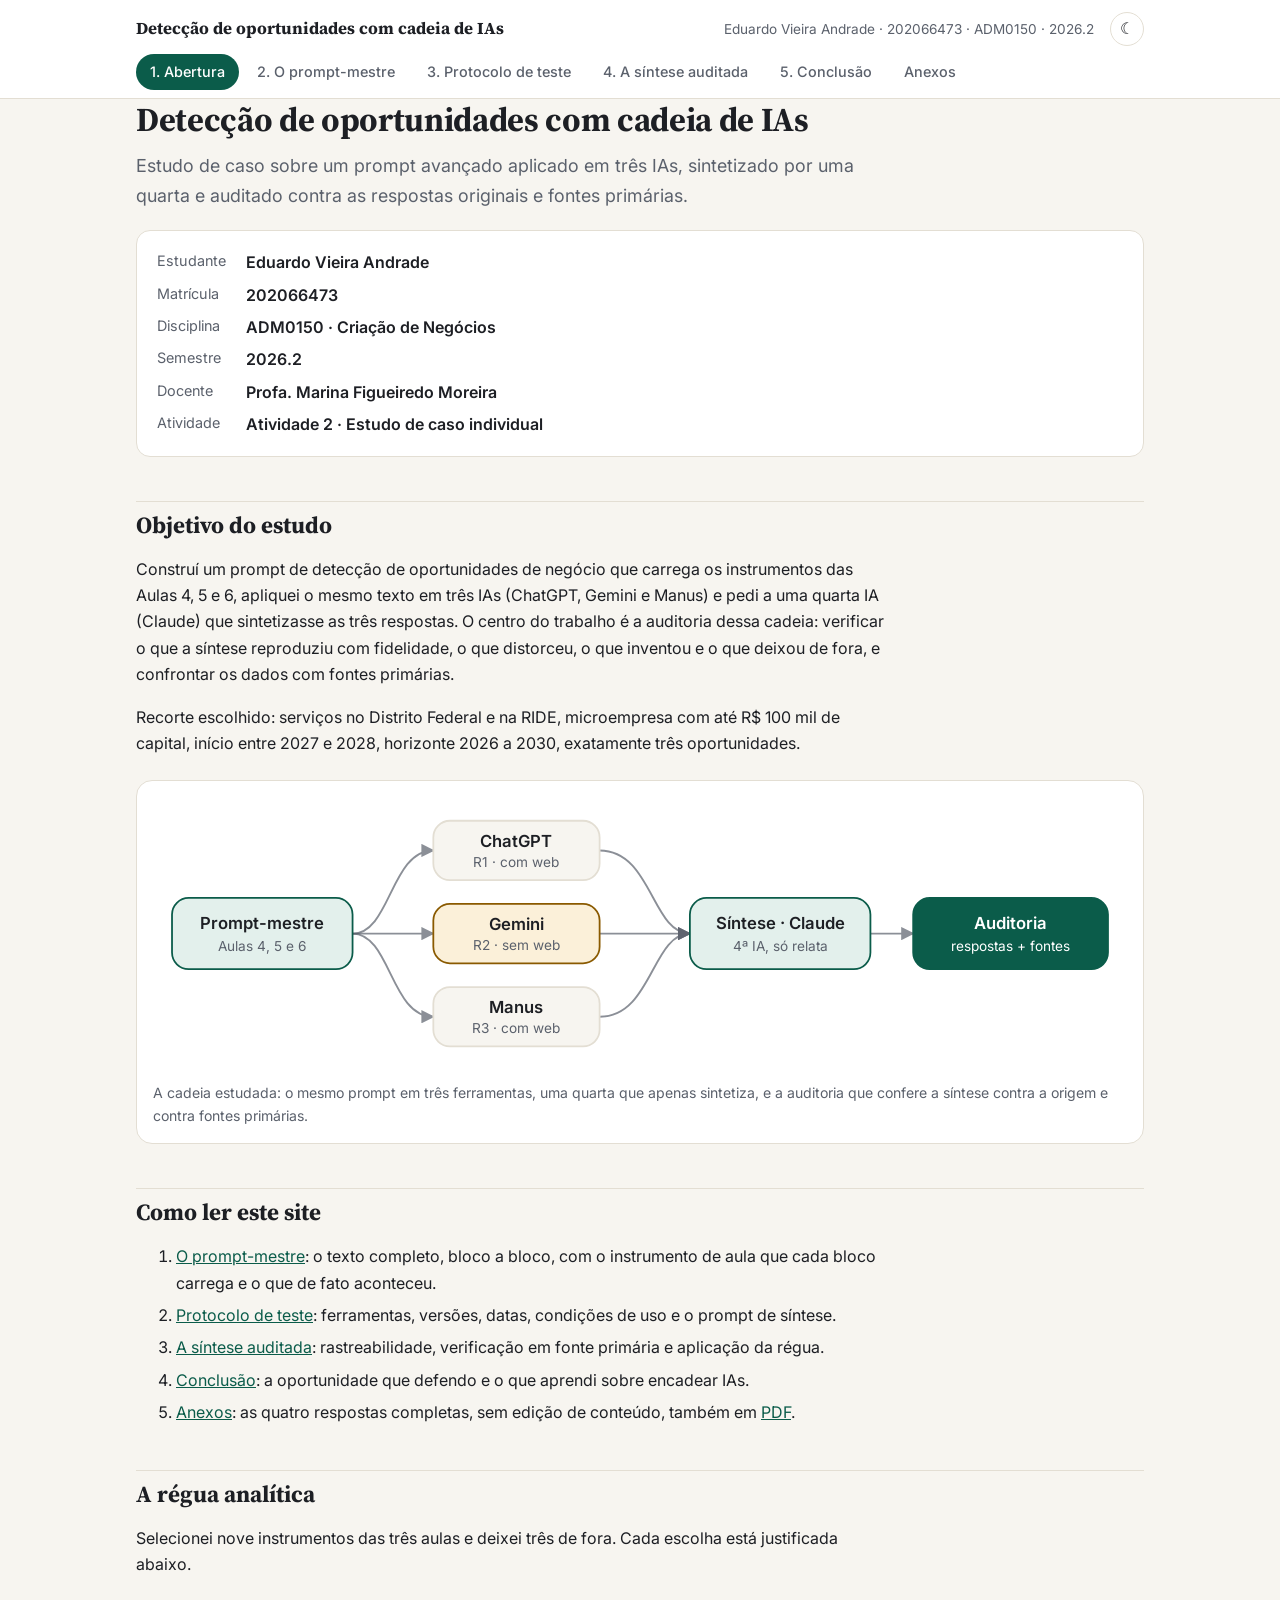
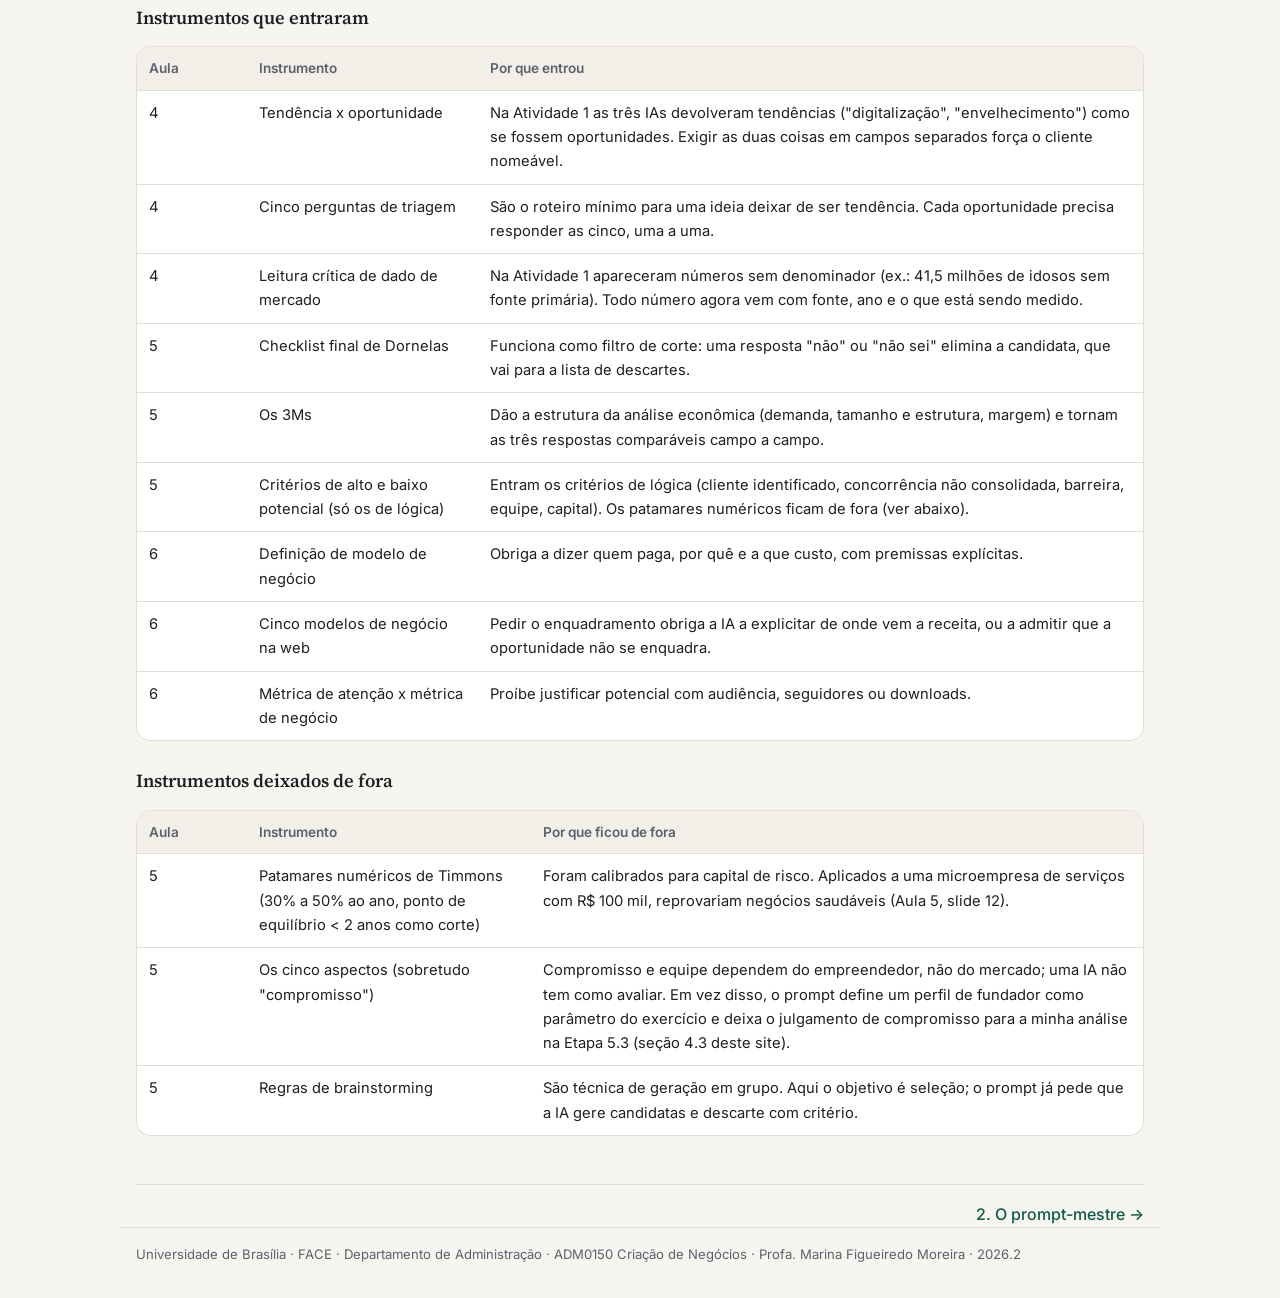
==== index.html @ ee8feb97 "Publica site da Atividade 2 ADM0150" ====
<!doctype html>
<html lang="pt-BR">
<head>
<meta charset="utf-8">
<meta name="viewport" content="width=device-width, initial-scale=1">
<title>Detecção de oportunidades com cadeia de IAs · Cadeia de IAs · ADM0150</title>
<link rel="preconnect" href="https://fonts.googleapis.com">
<link rel="preconnect" href="https://fonts.gstatic.com" crossorigin>
<link href="https://fonts.googleapis.com/css2?family=Source+Serif+4:opsz,wght@8..60,500;8..60,700&family=Inter:wght@400;500;600&family=JetBrains+Mono:wght@400&display=swap" rel="stylesheet">
<link rel="stylesheet" href="style.css">
<meta name="description" content="Estudo de caso da Atividade 2 de ADM0150 (UnB): prompt de detecção de oportunidades aplicado em três IAs, síntese por uma quarta IA e auditoria da cadeia.">
<meta name="theme-color" content="#0b5c4a">
<link rel="icon" href="data:image/svg+xml,%3Csvg xmlns='http://www.w3.org/2000/svg' viewBox='0 0 32 32'%3E%3Crect width='32' height='32' rx='8' fill='%230b5c4a'/%3E%3Ccircle cx='9' cy='11' r='3' fill='%23fff'/%3E%3Ccircle cx='9' cy='21' r='3' fill='%23fff'/%3E%3Ccircle cx='23' cy='16' r='4' fill='%23fff'/%3E%3Cpath d='M12 11l7 4M12 21l7-4' stroke='%23fff' stroke-width='2'/%3E%3C/svg%3E">
<script>try{var t=localStorage.getItem('tema');if(t)document.documentElement.setAttribute('data-theme',t)}catch(e){}</script>
<script src="script.js" defer></script>
</head>
<body>
<a class="skip" href="#conteudo">Pular para o conteúdo</a>
<div class="progress" aria-hidden="true"><span></span></div>
<header class="top">
  <div class="wrap top-inner">
    <a class="brand" href="index.html">Detecção de oportunidades com cadeia de IAs</a>
    <span class="who">Eduardo Vieira Andrade · 202066473 · ADM0150 · 2026.2</span>
    <button class="theme-toggle" type="button" aria-label="Mudar tema">☾</button>
  </div>
  <nav class="wrap nav" aria-label="Seções"><a href="index.html" aria-current="page">1. Abertura</a><a href="prompt.html">2. O prompt-mestre</a><a href="protocolo.html">3. Protocolo de teste</a><a href="auditoria.html">4. A síntese auditada</a><a href="conclusao.html">5. Conclusão</a><a href="anexos.html">Anexos</a></nav>
</header>
<main class="wrap" id="conteudo">
<h1>Detecção de oportunidades com cadeia de IAs</h1>
<p class="lead">Estudo de caso sobre um prompt avançado aplicado em três IAs, sintetizado por uma quarta e auditado contra as respostas originais e fontes primárias.</p>

<section class="card id">
<dl>
<dt>Estudante</dt><dd>Eduardo Vieira Andrade</dd>
<dt>Matrícula</dt><dd>202066473</dd>
<dt>Disciplina</dt><dd>ADM0150 · Criação de Negócios</dd>
<dt>Semestre</dt><dd>2026.2</dd>
<dt>Docente</dt><dd>Profa. Marina Figueiredo Moreira</dd>
<dt>Atividade</dt><dd>Atividade 2 · Estudo de caso individual</dd>
</dl>
</section>

<h2>Objetivo do estudo</h2>
<p>Construí um prompt de detecção de oportunidades de negócio que carrega os instrumentos das Aulas 4, 5 e 6, apliquei o mesmo texto em três IAs (ChatGPT, Gemini e Manus) e pedi a uma quarta IA (Claude) que sintetizasse as três respostas. O centro do trabalho é a auditoria dessa cadeia: verificar o que a síntese reproduziu com fidelidade, o que distorceu, o que inventou e o que deixou de fora, e confrontar os dados com fontes primárias.</p>
<p>Recorte escolhido: serviços no Distrito Federal e na RIDE, microempresa com até R$ 100 mil de capital, início entre 2027 e 2028, horizonte 2026 a 2030, exatamente três oportunidades.</p>


<figure class="chain" aria-label="Diagrama da cadeia: um prompt-mestre aplicado em ChatGPT, Gemini e Manus; as três respostas vão para a síntese do Claude; a síntese é auditada contra as respostas e fontes primárias.">
<svg viewBox="0 0 820 230" role="img">
<defs><marker id="arr" viewBox="0 0 10 10" refX="9" refY="5" markerWidth="7" markerHeight="7" orient="auto-start-reverse"><path d="M0 0L10 5L0 10z" class="ah"/></marker></defs>
<g class="edge"><path d="M168 115 C200 115 200 45 236 45"/><path d="M168 115 L236 115"/><path d="M168 115 C200 115 200 185 236 185"/>
<path d="M376 45 C420 45 420 115 452 115"/><path d="M376 115 L452 115"/><path d="M376 185 C420 185 420 115 452 115"/><path d="M604 115 L640 115"/></g>
<g class="node n-main"><rect x="16" y="85" width="152" height="60" rx="14"/><text x="92" y="111">Prompt-mestre</text><text x="92" y="130" class="sub">Aulas 4, 5 e 6</text></g>
<g class="node"><rect x="236" y="20" width="140" height="50" rx="14"/><text x="306" y="42">ChatGPT</text><text x="306" y="59" class="sub">R1 · com web</text></g>
<g class="node n-warn"><rect x="236" y="90" width="140" height="50" rx="14"/><text x="306" y="112">Gemini</text><text x="306" y="129" class="sub">R2 · sem web</text></g>
<g class="node"><rect x="236" y="160" width="140" height="50" rx="14"/><text x="306" y="182">Manus</text><text x="306" y="199" class="sub">R3 · com web</text></g>
<g class="node n-main"><rect x="452" y="85" width="152" height="60" rx="14"/><text x="528" y="111">Síntese · Claude</text><text x="528" y="130" class="sub">4ª IA, só relata</text></g>
<g class="node n-accent"><rect x="640" y="85" width="164" height="60" rx="14"/><text x="722" y="111">Auditoria</text><text x="722" y="130" class="sub">respostas + fontes</text></g>
</svg>
<ol class="chain-m" aria-hidden="true">
<li class="n-main"><b>Prompt-mestre</b><span>Aulas 4, 5 e 6</span></li>
<li class="trio"><div><b>ChatGPT</b><span>R1 · com web</span></div><div class="n-warn"><b>Gemini</b><span>R2 · sem web</span></div><div><b>Manus</b><span>R3 · com web</span></div></li>
<li class="n-main"><b>Síntese · Claude</b><span>4ª IA, só relata</span></li>
<li class="n-accent"><b>Auditoria</b><span>respostas + fontes primárias</span></li>
</ol>
<figcaption>A cadeia estudada: o mesmo prompt em três ferramentas, uma quarta que apenas sintetiza, e a auditoria que confere a síntese contra a origem e contra fontes primárias.</figcaption>
</figure>

<h2>Como ler este site</h2>
<ol class="steps">
<li><a href="prompt.html">O prompt-mestre</a>: o texto completo, bloco a bloco, com o instrumento de aula que cada bloco carrega e o que de fato aconteceu.</li>
<li><a href="protocolo.html">Protocolo de teste</a>: ferramentas, versões, datas, condições de uso e o prompt de síntese.</li>
<li><a href="auditoria.html">A síntese auditada</a>: rastreabilidade, verificação em fonte primária e aplicação da régua.</li>
<li><a href="conclusao.html">Conclusão</a>: a oportunidade que defendo e o que aprendi sobre encadear IAs.</li>
<li><a href="anexos.html">Anexos</a>: as quatro respostas completas, sem edição de conteúdo, também em <a href="anexos.pdf">PDF</a>.</li>
</ol>

<h2>A régua analítica</h2>
<p>Selecionei nove instrumentos das três aulas e deixei três de fora. Cada escolha está justificada abaixo.</p>
<h3 id="instrumentos-que-entraram">Instrumentos que entraram</h3>
<div class="table-wrap"><table>
<thead>
<tr class="header">
<th>Aula</th>
<th>Instrumento</th>
<th>Por que entrou</th>
</tr>
</thead>
<tbody>
<tr class="odd">
<td>4</td>
<td>Tendência x oportunidade</td>
<td>Na Atividade 1 as três IAs devolveram tendências ("digitalização", "envelhecimento") como se fossem oportunidades. Exigir as duas coisas em campos separados força o cliente nomeável.</td>
</tr>
<tr class="even">
<td>4</td>
<td>Cinco perguntas de triagem</td>
<td>São o roteiro mínimo para uma ideia deixar de ser tendência. Cada oportunidade precisa responder as cinco, uma a uma.</td>
</tr>
<tr class="odd">
<td>4</td>
<td>Leitura crítica de dado de mercado</td>
<td>Na Atividade 1 apareceram números sem denominador (ex.: 41,5 milhões de idosos sem fonte primária). Todo número agora vem com fonte, ano e o que está sendo medido.</td>
</tr>
<tr class="even">
<td>5</td>
<td>Checklist final de Dornelas</td>
<td>Funciona como filtro de corte: uma resposta "não" ou "não sei" elimina a candidata, que vai para a lista de descartes.</td>
</tr>
<tr class="odd">
<td>5</td>
<td>Os 3Ms</td>
<td>Dão a estrutura da análise econômica (demanda, tamanho e estrutura, margem) e tornam as três respostas comparáveis campo a campo.</td>
</tr>
<tr class="even">
<td>5</td>
<td>Critérios de alto e baixo potencial (só os de lógica)</td>
<td>Entram os critérios de lógica (cliente identificado, concorrência não consolidada, barreira, equipe, capital). Os patamares numéricos ficam de fora (ver abaixo).</td>
</tr>
<tr class="odd">
<td>6</td>
<td>Definição de modelo de negócio</td>
<td>Obriga a dizer quem paga, por quê e a que custo, com premissas explícitas.</td>
</tr>
<tr class="even">
<td>6</td>
<td>Cinco modelos de negócio na web</td>
<td>Pedir o enquadramento obriga a IA a explicitar de onde vem a receita, ou a admitir que a oportunidade não se enquadra.</td>
</tr>
<tr class="odd">
<td>6</td>
<td>Métrica de atenção x métrica de negócio</td>
<td>Proíbe justificar potencial com audiência, seguidores ou downloads.</td>
</tr>
</tbody>
</table></div>
<h3 id="instrumentos-deixados-de-fora">Instrumentos deixados de fora</h3>
<div class="table-wrap"><table>
<thead>
<tr class="header">
<th>Aula</th>
<th>Instrumento</th>
<th>Por que ficou de fora</th>
</tr>
</thead>
<tbody>
<tr class="odd">
<td>5</td>
<td>Patamares numéricos de Timmons (30% a 50% ao ano, ponto de equilíbrio &lt; 2 anos como corte)</td>
<td>Foram calibrados para capital de risco. Aplicados a uma microempresa de serviços com R$ 100 mil, reprovariam negócios saudáveis (Aula 5, slide 12).</td>
</tr>
<tr class="even">
<td>5</td>
<td>Os cinco aspectos (sobretudo "compromisso")</td>
<td>Compromisso e equipe dependem do empreendedor, não do mercado; uma IA não tem como avaliar. Em vez disso, o prompt define um perfil de fundador como parâmetro do exercício e deixa o julgamento de compromisso para a minha análise na Etapa 5.3 (seção 4.3 deste site).</td>
</tr>
<tr class="odd">
<td>5</td>
<td>Regras de brainstorming</td>
<td>São técnica de geração em grupo. Aqui o objetivo é seleção; o prompt já pede que a IA gere candidatas e descarte com critério.</td>
</tr>
</tbody>
</table></div>


<div class="pager"><span></span><a href="prompt.html">2. O prompt-mestre →</a></div>
</main>
<button class="to-top" type="button" aria-label="Voltar ao topo">↑</button>
<footer class="wrap foot">Universidade de Brasília · FACE · Departamento de Administração · ADM0150 Criação de Negócios · Profa. Marina Figueiredo Moreira · 2026.2</footer>
</body>
</html>
---- style.css ----
:root{
  --bg:#f7f5f0; --surface:#ffffff; --ink:#1d1f24; --muted:#5b616c; --line:#e3ded3;
  --accent:#0b5c4a; --accent-soft:#e3f0ec; --code:#f2efe8;
  --ok:#1f6b3a; --ok-bg:#e2f2e7; --warn:#8a5a00; --warn-bg:#fbf0d9; --bad:#9b2c2c; --bad-bg:#f8e3e3;
  --serif:"Source Serif 4", Georgia, serif; --sans:"Inter", system-ui, sans-serif; --mono:"JetBrains Mono", ui-monospace, monospace;
}
@media (prefers-color-scheme: dark){
  :root:not([data-theme="light"]){
    --bg:#15171b; --surface:#1d2026; --ink:#e7e5e0; --muted:#a0a6b0; --line:#30343c;
    --accent:#6cc4ab; --accent-soft:#1d3530; --code:#22262d;
    --ok:#7fd49c; --ok-bg:#1c3326; --warn:#f0c46a; --warn-bg:#3a2f17; --bad:#f19a9a; --bad-bg:#3a1f1f;
  }
}
:root[data-theme="dark"]{
  --bg:#15171b; --surface:#1d2026; --ink:#e7e5e0; --muted:#a0a6b0; --line:#30343c;
  --accent:#6cc4ab; --accent-soft:#1d3530; --code:#22262d;
  --ok:#7fd49c; --ok-bg:#1c3326; --warn:#f0c46a; --warn-bg:#3a2f17; --bad:#f19a9a; --bad-bg:#3a1f1f;
}
*{box-sizing:border-box}
html{-webkit-text-size-adjust:100%}
body{margin:0;background:var(--bg);color:var(--ink);font:16px/1.65 var(--sans)}
.wrap{max-width:1040px;margin:0 auto;padding:0 16px}
a{color:var(--accent)}
.top{background:var(--surface);border-bottom:1px solid var(--line);position:sticky;top:0;z-index:5}
.top-inner{display:flex;flex-wrap:wrap;justify-content:space-between;align-items:baseline;gap:4px 16px;padding-top:12px}
.brand{font:700 1.05rem/1.3 var(--serif);color:var(--ink);text-decoration:none}
.who{color:var(--muted);font-size:.85rem}
.nav{display:flex;gap:4px;overflow-x:auto;padding-top:8px;padding-bottom:8px;scrollbar-width:thin}
.nav a{white-space:nowrap;text-decoration:none;color:var(--muted);font-size:.9rem;font-weight:500;padding:6px 10px;border-radius:6px}
.nav a:hover{background:var(--accent-soft);color:var(--ink)}
.nav a[aria-current="page"]{background:var(--accent);color:var(--surface)}
main{padding-top:32px;padding-bottom:48px}
h1{font:700 2.1rem/1.2 var(--serif);margin:0 0 12px;letter-spacing:-.01em}
h2{font:700 1.45rem/1.3 var(--serif);margin:44px 0 12px;padding-top:8px;border-top:1px solid var(--line)}
h3{font:600 1.15rem/1.35 var(--serif);margin:28px 0 8px}
h4,h5,h6{font:600 1rem/1.4 var(--sans);margin:20px 0 6px}
.lead{font-size:1.12rem;color:var(--muted);max-width:68ch;margin:0 0 8px}
p,li{max-width:76ch}
.card{background:var(--surface);border:1px solid var(--line);border-radius:10px;padding:18px 20px;margin:20px 0}
.id dl{display:grid;grid-template-columns:max-content 1fr;gap:6px 20px;margin:0}
.id dt{color:var(--muted);font-size:.9rem}
.id dd{margin:0;font-weight:600}
.steps li{margin-bottom:6px}
.table-wrap{overflow-x:auto;margin:16px 0;border:1px solid var(--line);border-radius:10px;background:var(--surface)}
table{border-collapse:collapse;width:100%;font-size:.92rem}
th,td{text-align:left;vertical-align:top;padding:10px 12px;border-bottom:1px solid var(--line)}
th{background:var(--code);font-weight:600;font-size:.85rem;color:var(--muted)}
tr:last-child td{border-bottom:0}
td{min-width:110px}
pre,code{font-family:var(--mono);font-size:.84rem}
pre{background:var(--code);border:1px solid var(--line);border-radius:8px;padding:14px;white-space:pre-wrap;word-wrap:break-word;overflow-x:auto;margin:12px 0}
:not(pre)>code{background:var(--code);padding:1px 5px;border-radius:4px}
blockquote{margin:12px 0;padding:8px 16px;border-left:3px solid var(--accent);color:var(--ink);font-style:italic}
.block{display:grid;grid-template-columns:minmax(0,1.25fr) minmax(0,1fr);gap:0;border:1px solid var(--line);border-radius:10px;background:var(--surface);margin:16px 0;overflow:hidden}
.block-text{padding:16px;border-right:1px solid var(--line)}
.block-head{font:600 .8rem/1 var(--mono);color:var(--accent);margin-bottom:8px;letter-spacing:.02em}
.block-text pre{margin:0;background:transparent;border:0;padding:0;font-size:.82rem}
.block-why{padding:16px;background:var(--accent-soft);font-size:.9rem}
.block-why p{margin:0 0 10px}
.lbl{font-size:.72rem!important;text-transform:uppercase;letter-spacing:.06em;font-weight:600;color:var(--accent);margin:0 0 2px!important}
@media (max-width:760px){.block{grid-template-columns:1fr}.block-text{border-right:0;border-bottom:1px solid var(--line)} h1{font-size:1.7rem}}
.callout{background:var(--warn-bg);border:1px solid var(--line);border-radius:10px;padding:16px 18px;margin:24px 0}
.callout .lbl{color:var(--warn)}
.note{color:var(--muted);font-size:.92rem}
.tag{display:inline-block;font-size:.78rem;font-weight:600;padding:2px 8px;border-radius:999px;white-space:nowrap}
.tag.ok{background:var(--ok-bg);color:var(--ok)}
.tag.warn{background:var(--warn-bg);color:var(--warn)}
.tag.bad{background:var(--bad-bg);color:var(--bad)}
details.raw{margin:24px 0}
details.raw summary{cursor:pointer;color:var(--accent);font-weight:500}
.btn{display:inline-block;background:var(--accent);color:var(--surface);text-decoration:none;padding:8px 14px;border-radius:8px;font-weight:600;font-size:.92rem}
.toc li{margin-bottom:4px}
.annex{margin-top:40px}
.annex .meta{color:var(--muted);font-size:.9rem;margin-top:-4px}
.annex-body{background:var(--surface);border:1px solid var(--line);border-radius:10px;padding:8px 20px 16px;font-size:.93rem}
.annex-body .table-wrap{border-radius:6px}
.pager{display:flex;justify-content:space-between;gap:16px;margin-top:48px;padding-top:16px;border-top:1px solid var(--line);font-weight:500}
.pager a{text-decoration:none}
.foot{color:var(--muted);font-size:.82rem;padding-top:16px;padding-bottom:32px;border-top:1px solid var(--line)}
@media print{
  .top,.pager,.btn,.foot{display:none}
  body{background:#fff;color:#000;font-size:11pt}
  .annex{break-before:page}
  .annex-body,.table-wrap{border:0;padding:0}
  pre{white-space:pre-wrap}
}
main,.foot,.top{overflow-wrap:break-word}
main a{word-break:break-word}
.top-inner>*{min-width:0}

/* ===== Camada de experiência ===== */
html{scroll-behavior:smooth;scroll-padding-top:120px}
body{transition:background-color .3s ease,color .3s ease}
.skip{position:absolute;left:-999px;top:8px;background:var(--accent);color:var(--surface);padding:8px 14px;border-radius:999px;z-index:20}
.skip:focus{left:16px}
:focus-visible{outline:2px solid var(--accent);outline-offset:3px;border-radius:6px}
.progress{position:fixed;top:0;left:0;right:0;height:3px;z-index:10;pointer-events:none}
.progress span{display:block;height:100%;background:var(--accent);transform-origin:0 50%;transform:scaleX(0)}
.top{backdrop-filter:saturate(1.4) blur(8px);background:color-mix(in srgb,var(--surface) 97%,transparent)}
.top-inner{align-items:center}
.who{margin-left:auto}
.theme-toggle{border:1px solid var(--line);background:var(--surface);color:var(--ink);width:34px;height:34px;border-radius:999px;cursor:pointer;font-size:1rem;line-height:1;transition:transform .2s ease,background .2s ease}
.theme-toggle:hover{transform:rotate(-15deg);background:var(--accent-soft)}
.nav a{border-radius:999px;padding:6px 14px;transition:background .2s ease,color .2s ease}
.btn{border-radius:999px;padding:10px 18px;border:1px solid var(--accent);cursor:pointer;font:600 .92rem/1 var(--sans);transition:transform .15s ease,box-shadow .2s ease,background .2s ease}
.btn:hover{transform:translateY(-1px);box-shadow:0 6px 18px -8px var(--accent)}
.btn:active{transform:translateY(0)}
.btn.ghost{background:transparent;color:var(--accent)}
.actions{display:flex;flex-wrap:wrap;gap:10px}
.card,.block,.table-wrap,.stat,.annex{border-radius:14px}
.card,.block,.stat{transition:box-shadow .25s ease,transform .25s ease}
.block:hover,.stat:hover{box-shadow:0 10px 30px -18px rgba(0,0,0,.35)}
.to-top{position:fixed;right:16px;bottom:20px;width:44px;height:44px;border-radius:999px;border:0;background:var(--accent);color:var(--surface);font-size:1.15rem;cursor:pointer;box-shadow:0 8px 20px -8px rgba(0,0,0,.45);opacity:0;transform:translateY(12px) scale(.9);pointer-events:none;transition:opacity .25s ease,transform .25s ease;z-index:8}
.to-top.show{opacity:1;transform:none;pointer-events:auto}

/* entrada suave */
.reveal{opacity:0;transform:translateY(14px);transition:opacity .55s ease,transform .55s cubic-bezier(.2,.7,.2,1)}
.reveal.in{opacity:1;transform:none}

/* diagrama da cadeia */
.chain{margin:24px 0;padding:16px;background:var(--surface);border:1px solid var(--line);border-radius:16px}
.chain svg{width:100%;height:auto;display:block}
.chain .edge path{fill:none;stroke:var(--muted);stroke-width:1.6;marker-end:url(#arr);opacity:.7}
.chain .ah{fill:var(--muted)}
.chain .node rect{fill:var(--bg);stroke:var(--line);stroke-width:1.5}
.chain .node text{fill:var(--ink);font:600 14px var(--sans);text-anchor:middle}
.chain .node text.sub{fill:var(--muted);font:400 11.5px var(--sans)}
.chain .n-main rect{fill:var(--accent-soft);stroke:var(--accent)}
.chain .n-accent rect{fill:var(--accent);stroke:var(--accent)}
.chain .n-accent text,.chain .n-accent text.sub{fill:var(--surface)}
.chain .n-warn rect{fill:var(--warn-bg);stroke:var(--warn)}
.chain figcaption{color:var(--muted);font-size:.88rem;margin-top:10px}
@media (max-width:600px){.chain{padding:10px}.chain .node text{font-size:16px}.chain .node text.sub{font-size:13px}}

/* resumo da auditoria */
.stats{display:grid;grid-template-columns:repeat(3,minmax(0,1fr));gap:14px;margin:24px 0 8px}
.stat{display:flex;flex-direction:column;gap:8px;background:var(--surface);border:1px solid var(--line);padding:16px 18px;text-decoration:none;color:var(--ink)}
.stat:hover{transform:translateY(-2px)}
.stat-k{font-size:.74rem;text-transform:uppercase;letter-spacing:.06em;font-weight:600;color:var(--muted)}
.stat-row{display:flex;flex-wrap:wrap;gap:6px}
.stat-n{font:700 1.6rem/1.15 var(--serif)}
.stat-n.big{font-size:1.2rem}
.stat-d{font-size:.86rem;color:var(--muted)}
@media (max-width:860px){.stats{grid-template-columns:1fr}}

/* índice lateral */
.with-toc{display:grid;grid-template-columns:190px minmax(0,1fr);gap:32px;align-items:start}
.side-toc{position:sticky;top:130px;display:flex;flex-direction:column;gap:2px;margin-top:52px;font-size:.88rem}
.side-toc p{margin:0 0 6px;font-size:.72rem;text-transform:uppercase;letter-spacing:.06em;color:var(--muted);font-weight:600}
.side-toc a{text-decoration:none;color:var(--muted);padding:6px 12px;border-left:2px solid var(--line);transition:color .2s,border-color .2s,background .2s}
.side-toc a:hover{color:var(--ink)}
.side-toc a.active{color:var(--accent);border-left-color:var(--accent);background:var(--accent-soft);border-radius:0 999px 999px 0;font-weight:600}
@media (max-width:980px){.with-toc{display:block}.side-toc{display:none}}

/* anexos recolhíveis */
details.annex{background:var(--surface);border:1px solid var(--line);margin:14px 0;overflow:hidden;content-visibility:auto;contain-intrinsic-size:auto 90px}
details.annex>summary{list-style:none;cursor:pointer;padding:16px 52px 16px 18px;position:relative;display:flex;flex-direction:column;gap:2px;transition:background .2s}
details.annex>summary::-webkit-details-marker{display:none}
details.annex>summary:hover{background:var(--accent-soft)}
details.annex>summary::after{content:"";position:absolute;right:20px;top:50%;width:9px;height:9px;border-right:2px solid var(--accent);border-bottom:2px solid var(--accent);transform:translateY(-70%) rotate(45deg);transition:transform .25s ease}
details.annex[open]>summary::after{transform:translateY(-30%) rotate(-135deg)}
.sum-t{font:700 1.1rem/1.3 var(--serif)}
details.annex .meta{margin:0;color:var(--muted);font-size:.85rem}
details.annex .annex-body{border:0;border-top:1px solid var(--line);border-radius:0}
details.annex[open] .annex-body{animation:abrir .35s ease}
@keyframes abrir{from{opacity:0;transform:translateY(-6px)}to{opacity:1;transform:none}}

@media (prefers-reduced-motion:reduce){
  html{scroll-behavior:auto}
  *,*::before,*::after{transition:none!important;animation:none!important}
  .reveal{opacity:1;transform:none}
}
@media print{
  .progress,.to-top,.theme-toggle,.side-toc,.stats,.actions,.skip{display:none!important}
  .reveal{opacity:1!important;transform:none!important}
  *,*::before,*::after{animation:none!important;transition:none!important}
  details.annex{border:0;content-visibility:visible}
  details.annex>summary::after{display:none}
  .with-toc{display:block}
}

/* ajustes de celular */
main{padding-top:40px}
.chain-m{display:none;list-style:none;margin:0;padding:0}
.chain-m li{position:relative;margin:0 0 26px;padding:12px 14px;border:1.5px solid var(--line);border-radius:14px;background:var(--bg);text-align:center}
.chain-m li:not(:last-child)::after{content:"↓";position:absolute;left:50%;bottom:-24px;transform:translateX(-50%);color:var(--muted)}
.chain-m b{display:block;font-weight:600}
.chain-m span{font-size:.82rem;color:var(--muted)}
.chain-m .n-main{background:var(--accent-soft);border-color:var(--accent)}
.chain-m .n-accent{background:var(--accent);border-color:var(--accent)}
.chain-m .n-accent b,.chain-m .n-accent span{color:var(--surface)}
.chain-m .trio{display:grid;grid-template-columns:repeat(3,1fr);gap:6px;padding:0;border:0;background:none}
.chain-m .trio div{padding:10px 4px;border:1.5px solid var(--line);border-radius:12px;background:var(--bg)}
.chain-m .trio .n-warn{background:var(--warn-bg);border-color:var(--warn)}
@media (max-width:640px){
  .chain svg{display:none}
  .chain-m{display:block}
  .who{display:none}
  .top-inner{flex-wrap:nowrap;padding-top:10px}
  .brand{font-size:.95rem}
  main{padding-top:28px}
}
table.num td:first-child,table.num th:first-child{min-width:0;width:36px;text-align:center;color:var(--muted)}
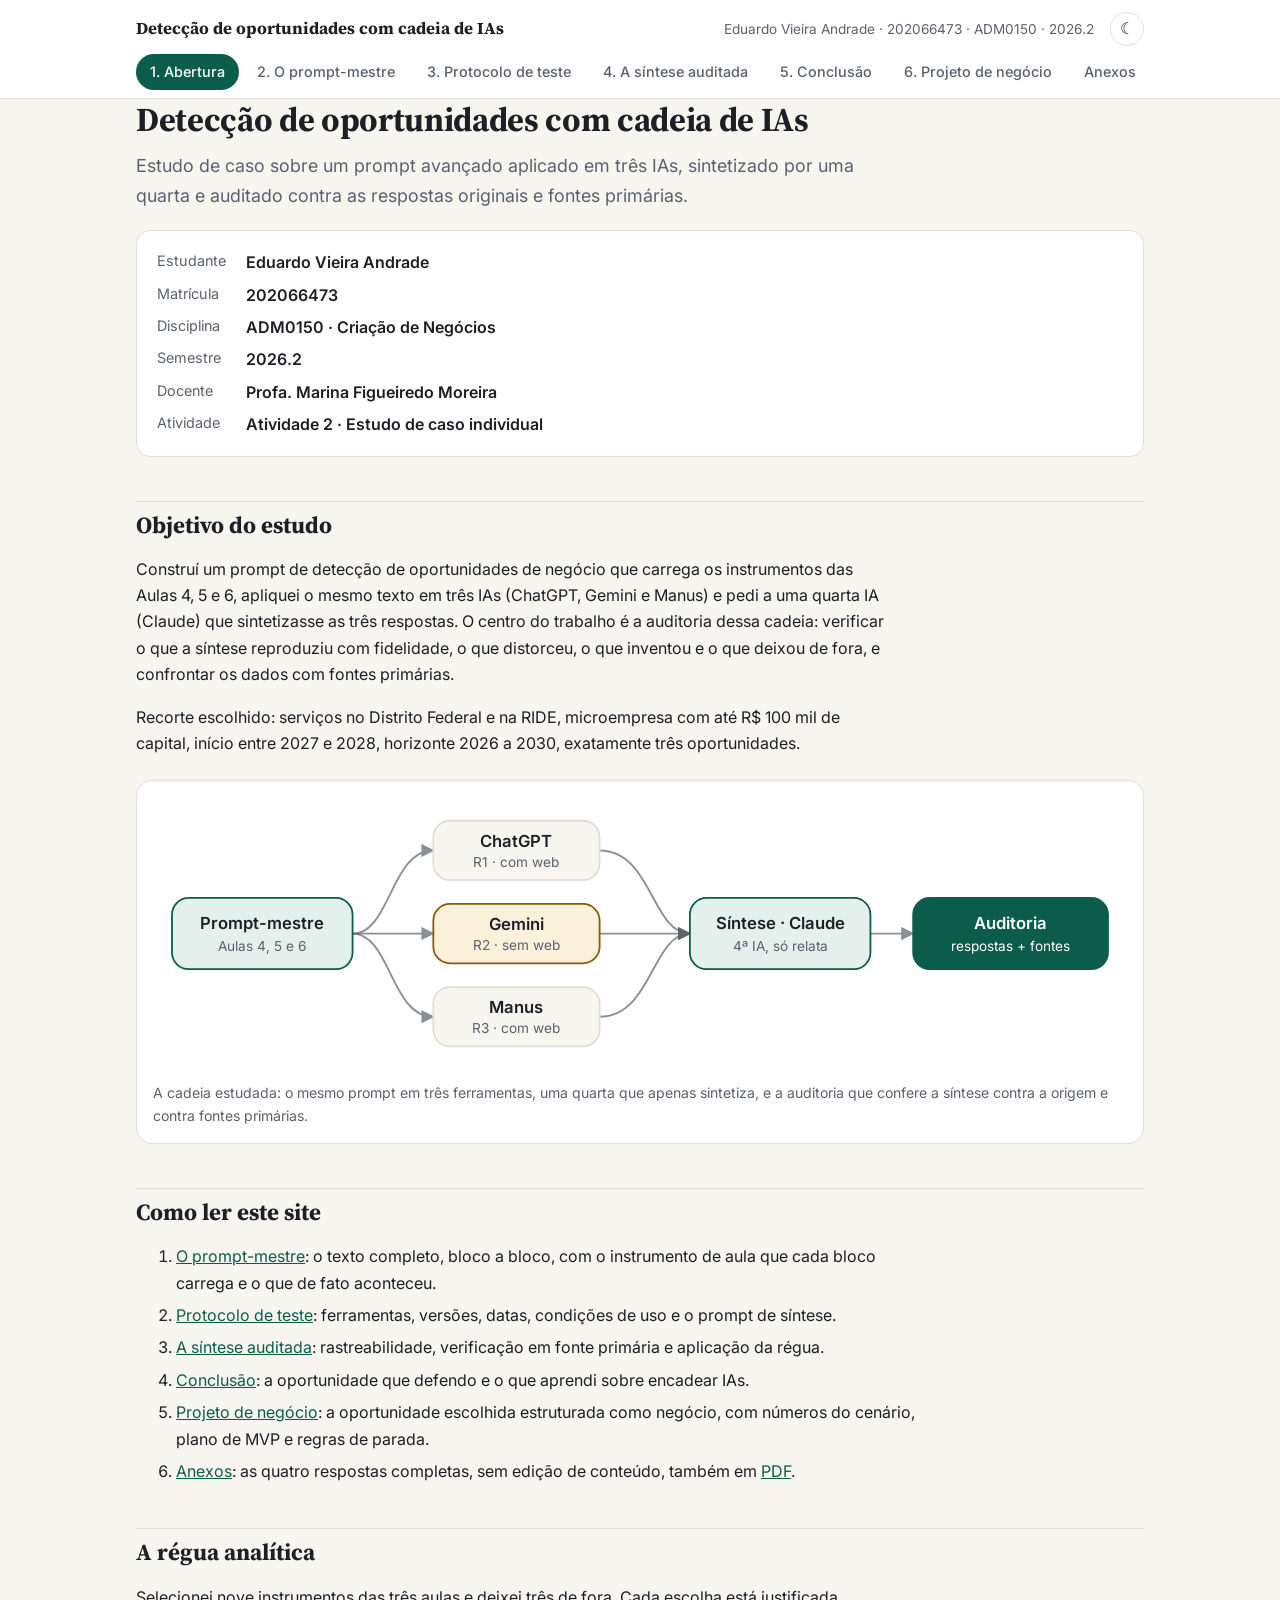
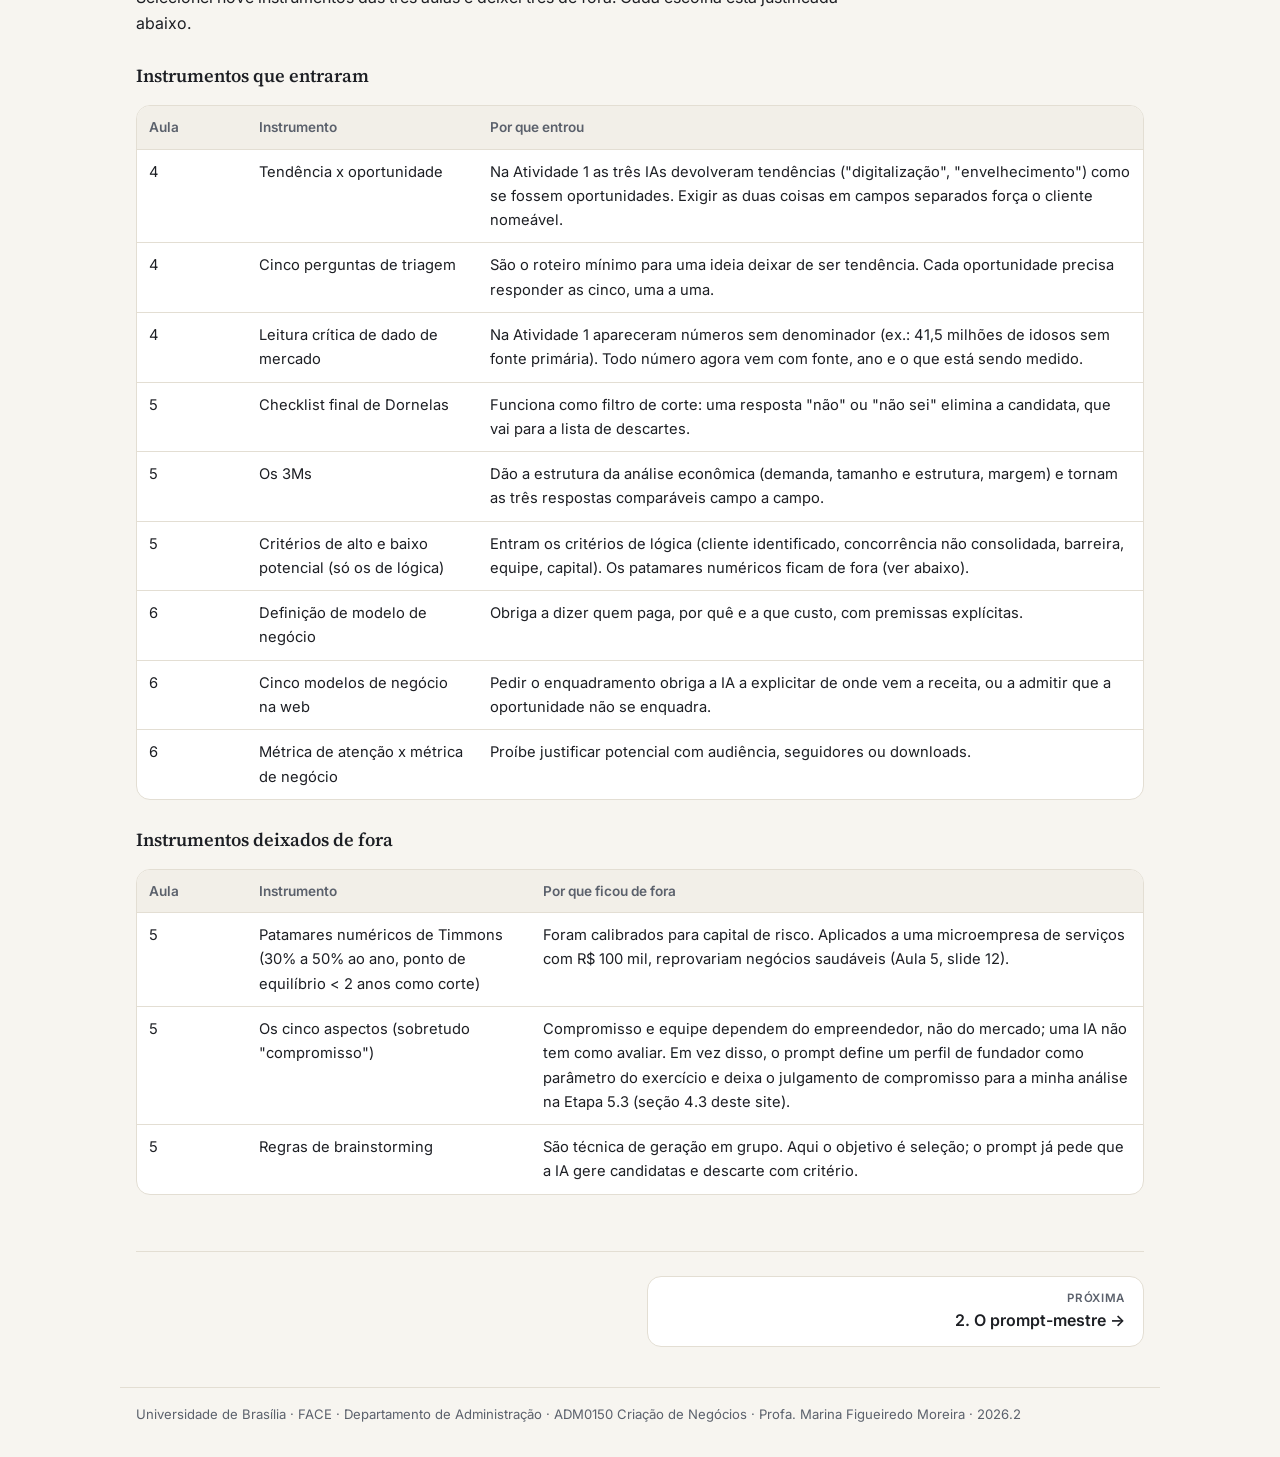
==== commit a28afb0c: "Update index.html" ====
--- a/index.html
+++ b/index.html
@@ -23,7 +23,7 @@
     <span class="who">Eduardo Vieira Andrade · 202066473 · ADM0150 · 2026.2</span>
     <button class="theme-toggle" type="button" aria-label="Mudar tema">☾</button>
   </div>
-  <nav class="wrap nav" aria-label="Seções"><a href="index.html" aria-current="page">1. Abertura</a><a href="prompt.html">2. O prompt-mestre</a><a href="protocolo.html">3. Protocolo de teste</a><a href="auditoria.html">4. A síntese auditada</a><a href="conclusao.html">5. Conclusão</a><a href="anexos.html">Anexos</a></nav>
+  <nav class="wrap nav" aria-label="Seções"><a href="index.html" aria-current="page">1. Abertura</a><a href="prompt.html">2. O prompt-mestre</a><a href="protocolo.html">3. Protocolo de teste</a><a href="auditoria.html">4. A síntese auditada</a><a href="conclusao.html">5. Conclusão</a><a href="projeto.html">6. Projeto de negócio</a><a href="anexos.html">Anexos</a></nav>
 </header>
 <main class="wrap" id="conteudo">
 <h1>Detecção de oportunidades com cadeia de IAs</h1>
@@ -72,6 +72,7 @@
 <li><a href="protocolo.html">Protocolo de teste</a>: ferramentas, versões, datas, condições de uso e o prompt de síntese.</li>
 <li><a href="auditoria.html">A síntese auditada</a>: rastreabilidade, verificação em fonte primária e aplicação da régua.</li>
 <li><a href="conclusao.html">Conclusão</a>: a oportunidade que defendo e o que aprendi sobre encadear IAs.</li>
+<li><a href="projeto.html">Projeto de negócio</a>: a oportunidade escolhida estruturada como negócio, com números do cenário, plano de MVP e regras de parada.</li>
 <li><a href="anexos.html">Anexos</a>: as quatro respostas completas, sem edição de conteúdo, também em <a href="anexos.pdf">PDF</a>.</li>
 </ol>
 
@@ -168,4 +169,4 @@
 <button class="to-top" type="button" aria-label="Voltar ao topo">↑</button>
 <footer class="wrap foot">Universidade de Brasília · FACE · Departamento de Administração · ADM0150 Criação de Negócios · Profa. Marina Figueiredo Moreira · 2026.2</footer>
 </body>
-</html>+</html>
--- a/style.css
+++ b/style.css
@@ -201,3 +201,43 @@
   main{padding-top:28px}
 }
 table.num td:first-child,table.num th:first-child{min-width:0;width:36px;text-align:center;color:var(--muted)}
+
+/* ===== Celular: tabelas viram cartões e cabeçalho mais enxuto ===== */
+@media (max-width:640px){
+  html{scroll-padding-top:110px}
+  .brand{white-space:nowrap;overflow:hidden;text-overflow:ellipsis;flex:1}
+  .nav{-webkit-mask-image:linear-gradient(90deg,#000 85%,transparent);mask-image:linear-gradient(90deg,#000 85%,transparent);padding-right:24px}
+  .nav a{padding:8px 14px}
+  h2{font-size:1.3rem;margin-top:36px}
+  .card{padding:16px}
+  .id dl{grid-template-columns:1fr;gap:0}
+  .id dt{margin-top:10px}
+  .id dt:first-child{margin-top:0}
+  .table-wrap.stack{overflow:visible;border:0;background:none}
+  .table-wrap.stack table,.table-wrap.stack tbody,.table-wrap.stack tr,.table-wrap.stack td{display:block;width:100%}
+  .table-wrap.stack thead{display:none}
+  .table-wrap.stack tr{background:var(--surface);border:1px solid var(--line);border-radius:12px;padding:6px 14px;margin:0 0 12px}
+  .table-wrap.stack td{min-width:0;padding:8px 0;border-bottom:1px solid var(--line)}
+  .table-wrap.stack tr td:last-child{border-bottom:0}
+  .table-wrap.stack td[data-label]::before{content:attr(data-label);display:block;font-size:.72rem;text-transform:uppercase;letter-spacing:.06em;font-weight:600;color:var(--muted);margin-bottom:2px}
+  .table-wrap.stack td:empty{display:none}
+  .table-wrap.stack table.num td:first-child{width:100%;text-align:left}
+  .annex-body{padding:8px 14px 14px}
+  details.annex>summary{padding:14px 44px 14px 14px}
+  .pager{flex-direction:column;gap:10px}
+  .pager a{padding:10px 0}
+  .to-top{right:12px;bottom:14px}
+}
+/* ===== Navegação entre páginas (anterior / próxima) ===== */
+.pager{display:grid;grid-template-columns:1fr 1fr;gap:14px;margin:56px 0 40px;padding-top:24px;border-top:1px solid var(--line)}
+.pager a{display:flex;flex-direction:column;gap:4px;padding:14px 18px;border:1px solid var(--line);border-radius:14px;background:var(--surface);color:var(--ink);font:600 1rem/1.35 var(--sans);text-decoration:none;transition:border-color .2s ease,background .2s ease,transform .2s ease}
+.pager a::before{font-size:.72rem;text-transform:uppercase;letter-spacing:.06em;font-weight:600;color:var(--muted)}
+.pager a:first-child::before{content:"Anterior"}
+.pager a:last-child{text-align:right;align-items:flex-end}
+.pager a:last-child::before{content:"Próxima"}
+.pager a:hover{border-color:var(--accent);background:var(--accent-soft);transform:translateY(-1px)}
+@media (max-width:640px){
+  .pager{grid-template-columns:1fr;gap:10px}
+  .pager span:empty{display:none}
+  .pager a{padding:12px 16px}
+}
